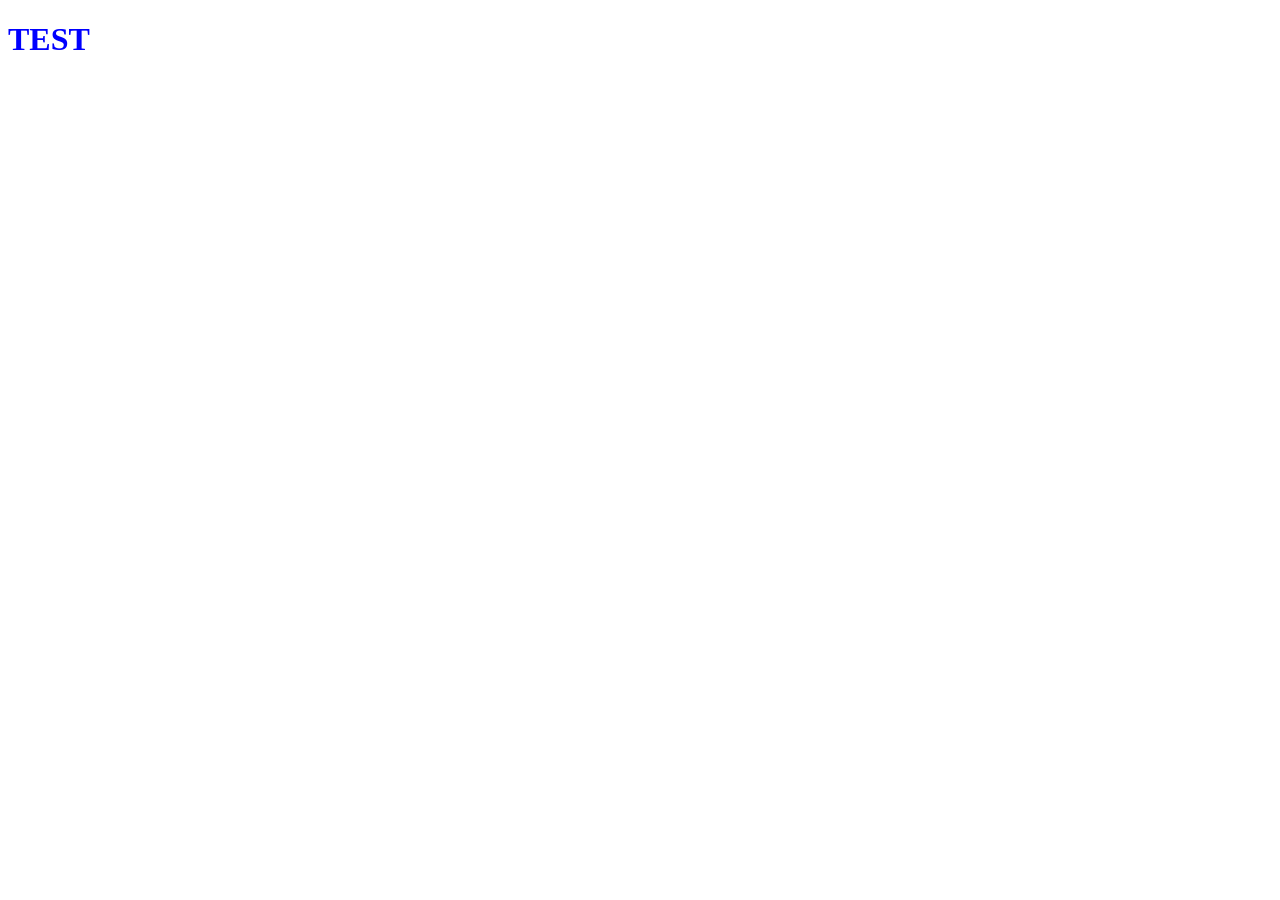
==== index.html @ e64bdea3 "test_html" ====
<!DOCTYPE html>
<html lang="en">
<head>
    <meta charset="UTF-8">
    <meta name="viewport" content="width=device-width, initial-scale=1.0">
    <title>Document</title>
    <link rel="stylesheet" href="all.css">
</head>
<body>
    <h1>TEST</h1>
</body>
</html>
---- all.css ----
h1{

    color: blue;
}
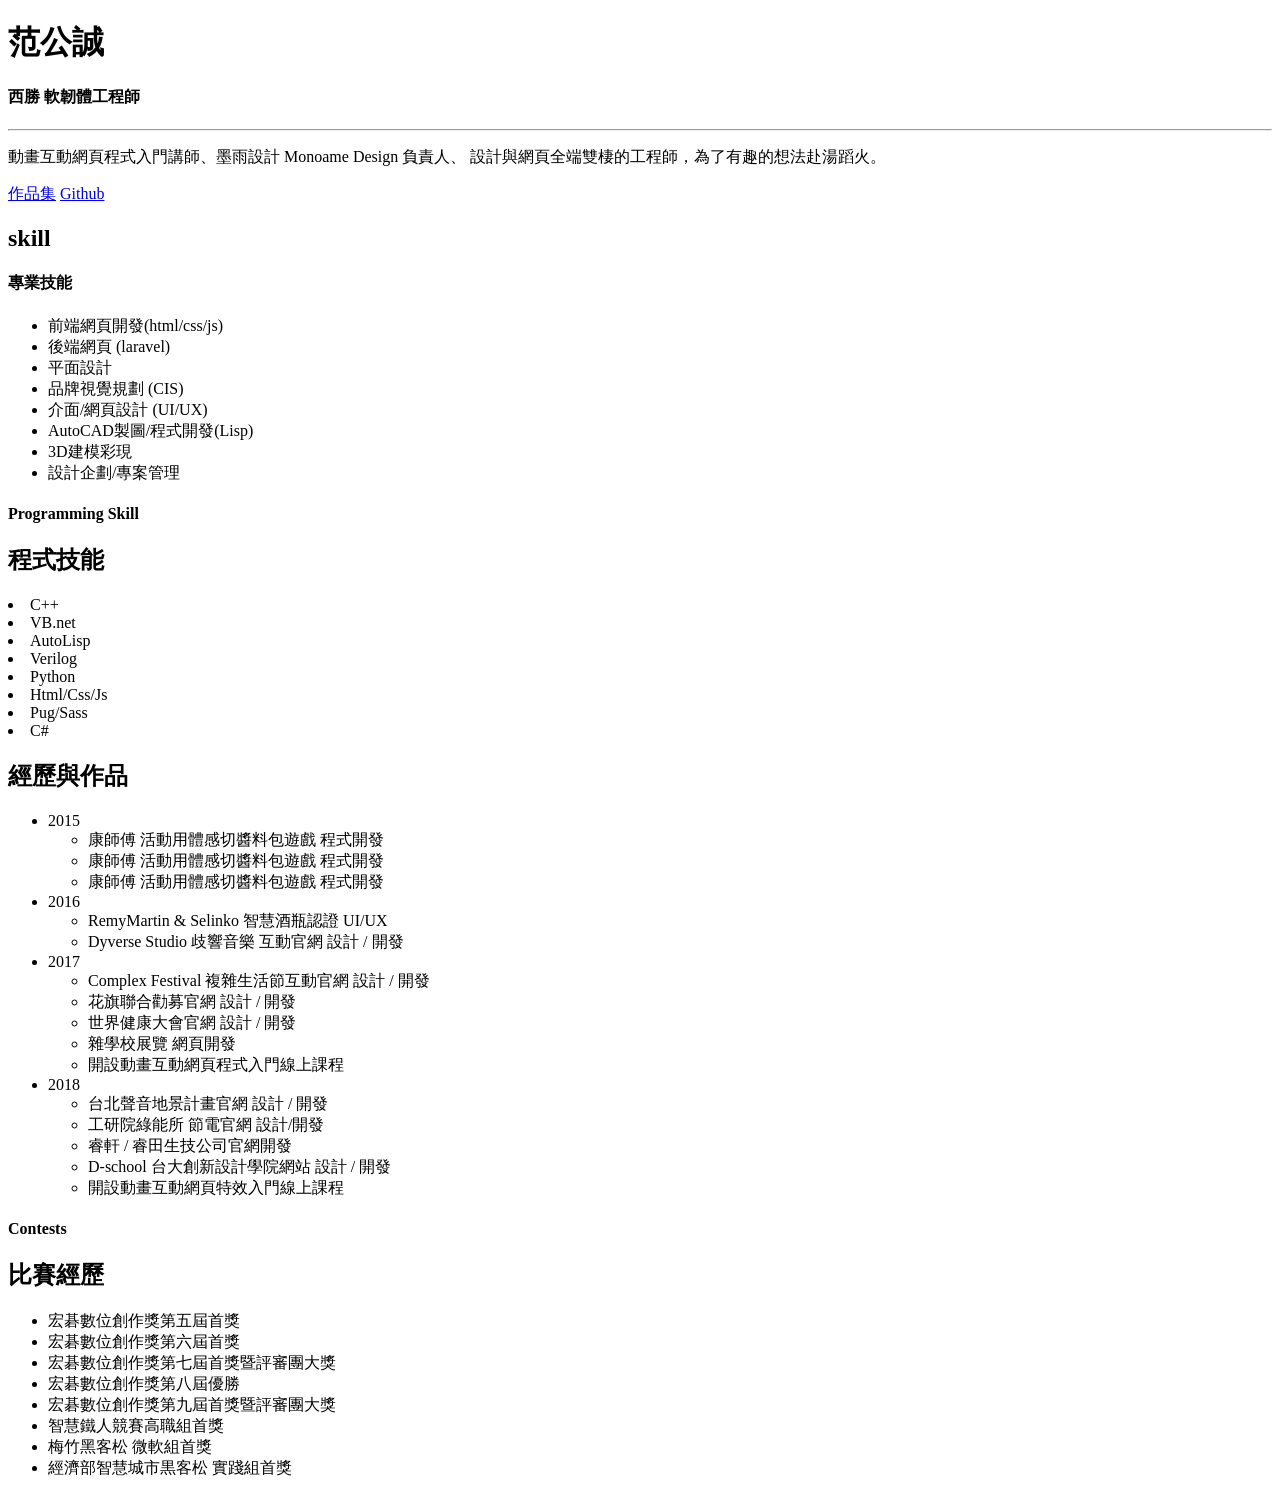
==== commit eaa41861: "自我介紹" ====
--- a/index.html
+++ b/index.html
@@ -2,11 +2,187 @@
 <html lang="en">
 <head>
     <meta charset="UTF-8">
+    <meta http-equiv="X-UA-Compatible" content="IE=edge">
     <meta name="viewport" content="width=device-width, initial-scale=1.0">
     <title>Document</title>
-    <link rel="stylesheet" href="all.css">
+    <link rel="stylesheet" type="" href="test.css">
 </head>
 <body>
-    <h1>TEST</h1>
+    <div class="resume">
+
+      <div class="left">
+        <!-- 左半邊 -->
+        <h1> 范公誠</h1> 
+       <h4>西勝 軟韌體工程師</h4>
+       <hr>
+       <p>動畫互動網頁程式入門講師、墨雨設計 Monoame Design 負責人、
+        設計與網頁全端雙棲的工程師，為了有趣的想法赴湯蹈火。</p>
+        <div class="button">
+  
+          <a class="btn fill" href="http://www.monoame.com" target="_blank">作品集</a>
+         <a class="btn" href="https://github.com/frank890417" target="_blank">Github</a> 
+         </div>
+         <div class="block"></div>
+         <h2>skill</h2>
+          <h4>專業技能</h4>
+          <ul class="listSkill">
+            <li>
+              <div class="cycle"></div>
+              前端網頁開發(html/css/js)
+            </li>
+            <li>
+              <div class="cycle"></div>
+                 後端網頁 (laravel)
+            </li>
+            <li>
+              <div class="cycle"></div>
+              平面設計
+            </li>
+            <li>
+              <div class="cycle"></div>
+              品牌視覺規劃 (CIS)
+            </li>
+            <li>
+              <div class="cycle"></div>
+              介面/網頁設計 (UI/UX)
+            </li>
+            <li>
+               <div class="cycle"></div>
+              AutoCAD製圖/程式開發(Lisp)
+            </li>
+            <li>
+             <div class="cycle"></div>
+               3D建模彩現
+              
+            </li>
+            <li>
+               <div class="cycle"></div>
+                設計企劃/專案管理
+              
+            </li>
+          </ul>
+          <div class="BLOCK">
+    
+            <h4>Programming Skill</h4>
+             <h2>程式技能</h2>
+            <u1 class="listProgram">
+              <li>C++</li>
+                <div class="bar">
+                   <div class="value p40">
+                     </div>
+              </div>
+              <li>VB.net</li>
+               <div class="bar">
+                   <div class="value p60">
+                     </div>
+              </div>
+              <li>AutoLisp</li>
+               <div class="bar">
+                   <div class="value p40">
+                     </div>
+              </div>
+              <li>Verilog</li>
+               <div class="bar">
+                   <div class="value p80">
+                     </div>
+              </div>
+              <li>Python</li>
+               <div class="bar">
+                   <div class="value p70">
+                     </div>
+              </div>
+              <li>Html/Css/Js</li>
+               <div class="bar">
+                   <div class="value p80">
+                     </div>
+              </div>
+              <li>Pug/Sass</li>
+               <div class="bar">
+                   <div class="value p60">
+                     </div>
+              </div>
+              <li>C#</li>
+               <div class="bar">
+                   <div class="value p70">
+                     </div>
+              </div>
+             </u1>
+              </div>
+
+
+
+      </div>
+      <div class="right">
+
+        <div class="decoration"></div>
+        <div class="Exprence"></div>
+        <h2>經歷與作品</h2>
+        <ul class="listExperience">
+          <li class="years">2015
+            <ul>
+            <li>康師傅 活動用體感切醬料包遊戲 程式開發</li>
+            <li>康師傅 活動用體感切醬料包遊戲 程式開發</li>
+            <li>康師傅 活動用體感切醬料包遊戲 程式開發</li>
+           </ul>
+            
+          </li>
+          <li class="years">2016
+             <ul>
+            <li>RemyMartin & Selinko 智慧酒瓶認證 UI/UX</li>
+            <li>Dyverse Studio 歧響音樂 互動官網 設計 / 開發</li>
+           </ul>
+            
+          </li>
+          <li  class="years">2017
+             <ul>
+            <li>Complex Festival 複雜生活節互動官網 設計 / 開發</li>
+            <li>花旗聯合勸募官網 設計 / 開發</li>
+            <li>世界健康大會官網 設計 / 開發</li>
+            <li>雜學校展覽 網頁開發</li>
+            <li>開設動畫互動網頁程式入門線上課程</li>
+           </ul>
+          </li>
+          <li  class="years">2018
+             <ul>
+               <li>台北聲音地景計畫官網 設計 / 開發</li>
+                <li>工研院綠能所 節電官網 設計/開發</li>
+                <li>睿軒 / 睿田生技公司官網開發</li>
+                <li>D-school 台大創新設計學院網站 設計 / 開發</li>
+                <li>開設動畫互動網頁特效入門線上課程</li>
+           </ul>
+            
+          </li>
+        </ul>
+        
+         <div class="block">
+          <h4>Contests</h4>
+          <h2>比賽經歷</h2>
+           <ul>
+            <li>宏碁數位創作獎第五屆首獎</li>
+            <li>宏碁數位創作獎第六屆首獎</li>
+            <li>宏碁數位創作獎第七屆首獎暨評審團大獎</li>
+            <li>宏碁數位創作獎第八屆優勝</li>
+            <li>宏碁數位創作獎第九屆首獎暨評審團大獎</li>
+            <li>智慧鐵人競賽高職組首獎</li>
+            <li>梅竹黑客松 微軟組首獎</li>
+            <li>經濟部智慧城市黒客松 實踐組首獎</li>
+          </ul>
+        </div>
+
+
+
+
+
+      </div>
+        </div>
+     </div>
+
+
+
+
+
+
+    </div>
+    
 </body>
 </html>
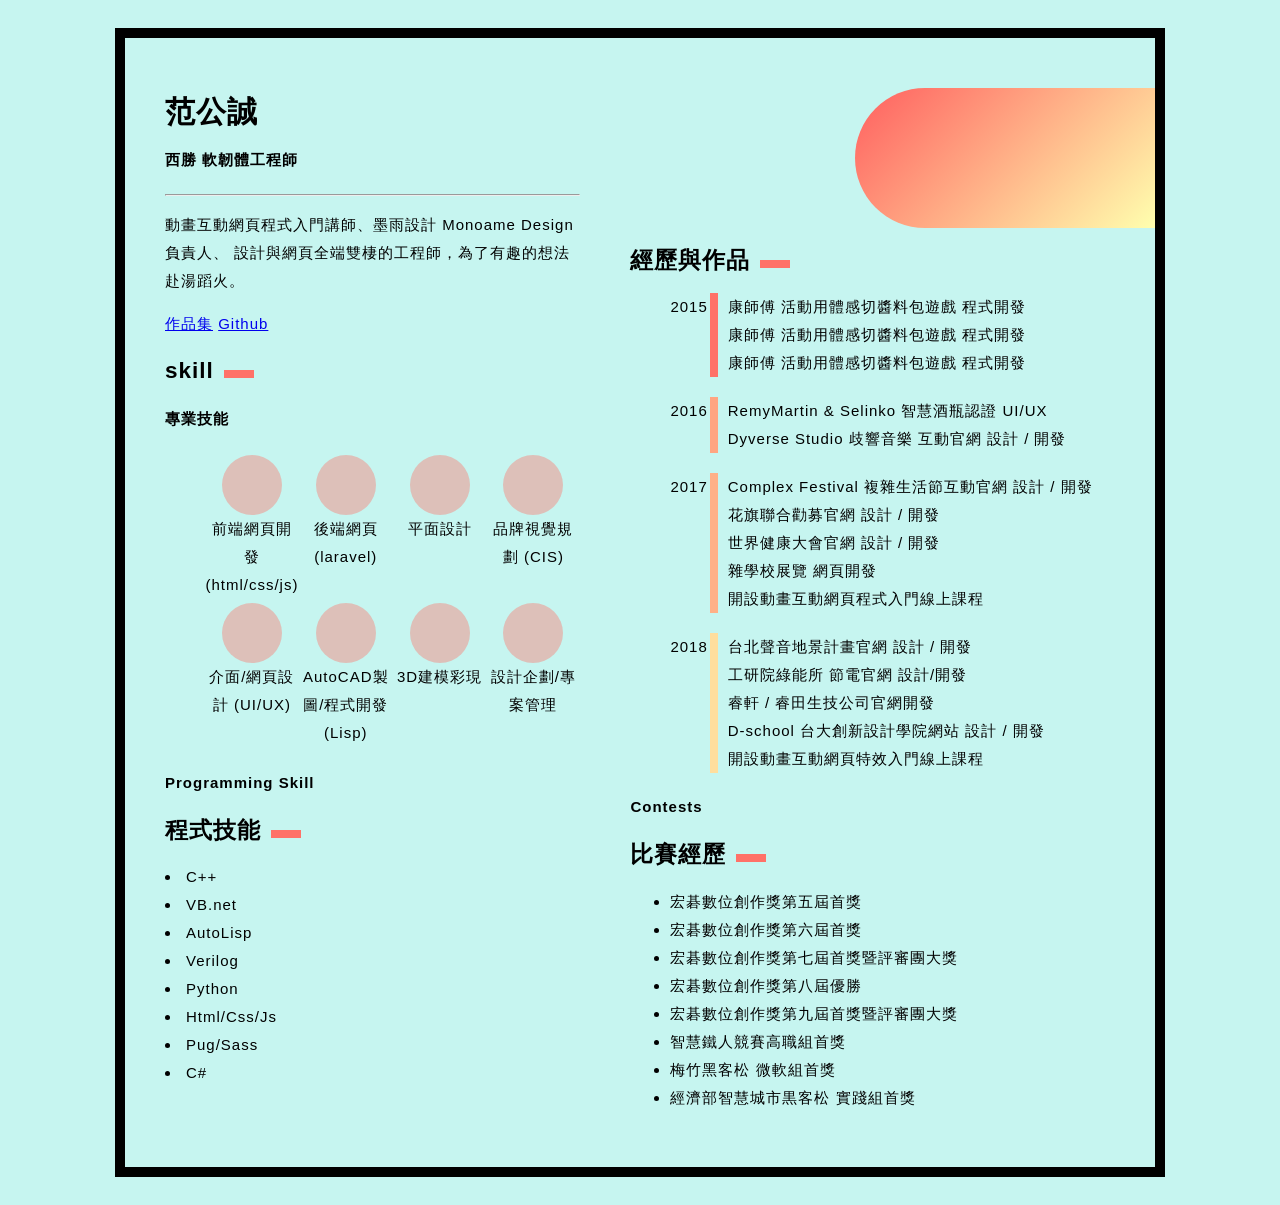
==== commit ecabeeb3: "自我介紹" ====
--- a/index.html
+++ b/index.html
@@ -5,7 +5,7 @@
     <meta http-equiv="X-UA-Compatible" content="IE=edge">
     <meta name="viewport" content="width=device-width, initial-scale=1.0">
     <title>Document</title>
-    <link rel="stylesheet" type="" href="test.css">
+    <link rel="stylesheet" type="" href="all.css">
 </head>
 <body>
     <div class="resume">
--- a/all.css
+++ b/all.css
@@ -0,0 +1,136 @@
+.resume{
+    display: flex;
+    max-width: 950px;
+    border: solid 10px rgb(0, 0, 0);
+    padding: 40px;
+    position: relative;
+  }
+  body{
+    padding: 20px;
+    display: flex;
+    justify-content: center;
+    background-color: #C6F5F0;
+    color: rgba(0,0,0,1);
+    font-size: 15px;
+    line-height: 28px;
+    letter-spacing: 1px;
+    font-family: "微軟正黑體",sans-serif;
+  }
+  .left{
+    flex: 6
+  }
+  .right{
+    flex: 7
+  }
+
+  h2::after{
+    content: "";
+    display: inline-block;
+    width: 30px;
+    height: 8px;
+    background-color: #FF7168;
+    margin-left: 10px;
+  }
+  .listSkill{
+    display: flex;
+    flex-wrap: wrap;
+    
+  }
+  .listSkill li{
+    width: 25%;
+    padding: 2px;
+    box-sizing: border-box;
+    display: flex;
+    flex-direction: column;
+    align-items: center;
+    text-align: center;
+  }
+  
+  .cycle{
+    width: 60px;
+    height: 60px;
+    background-color: #111;
+    border-radius: 50%;
+    position: relative;
+    overflow: hidden;
+    background-color: rgba(255, 113, 104,0.4);
+  }
+
+  .value{
+    height: 100%;
+    width: 60%;
+    background-color: #FF7168;
+  }
+  .value.p10{
+    width: 10%;
+  }
+    
+  .value.p20{
+    width: 20%;
+  }
+  .value.p30{
+    width: 30%;
+  }
+  .value.p40{
+    width: 40%;
+  }
+  .value.p50{
+    width: 50%;
+  }
+  .value.p60{
+    width: 60%;
+  }
+  .value.p70{
+    width: 70%;
+  }
+  .value.p80{
+    width: 80%;
+  }
+  .value.p90{
+    width: 90%;
+  }
+  
+  .value.p100{
+    width: 100%;
+  }
+  
+  .right{
+    padding-left: 50px;
+    padding-top: 150px;
+    
+  }
+
+  .decoration{
+    width: 300px;
+    height: 140px;
+    background: linear-gradient(135deg,#FF5F5F,#FFFFAE);
+    border-radius: 70px 0px 0px 70px;
+    position: absolute;
+    right: 0;
+    top: 50px;
+  }
+  .listExperience>li{
+    display: flex;
+    margin-bottom: 20px;
+     list-style: none;
+    
+  }
+  .listExperience>li:nth-child(1) ul{
+    border-color: #FF7168
+  }
+  .listExperience>li:nth-child(2) ul{
+    border-color: #FFA582
+  }
+  .listExperience>li:nth-child(3) ul{
+    border-color: #FFB087
+  }
+  .listExperience>li:nth-child(4) ul{
+    border-color: #FFDE9E
+  }
+  
+  .years ul{
+    padding-left: 10px;
+    margin-left: 2px;
+    border-left: solid 8px white;
+     list-style: none;
+  }
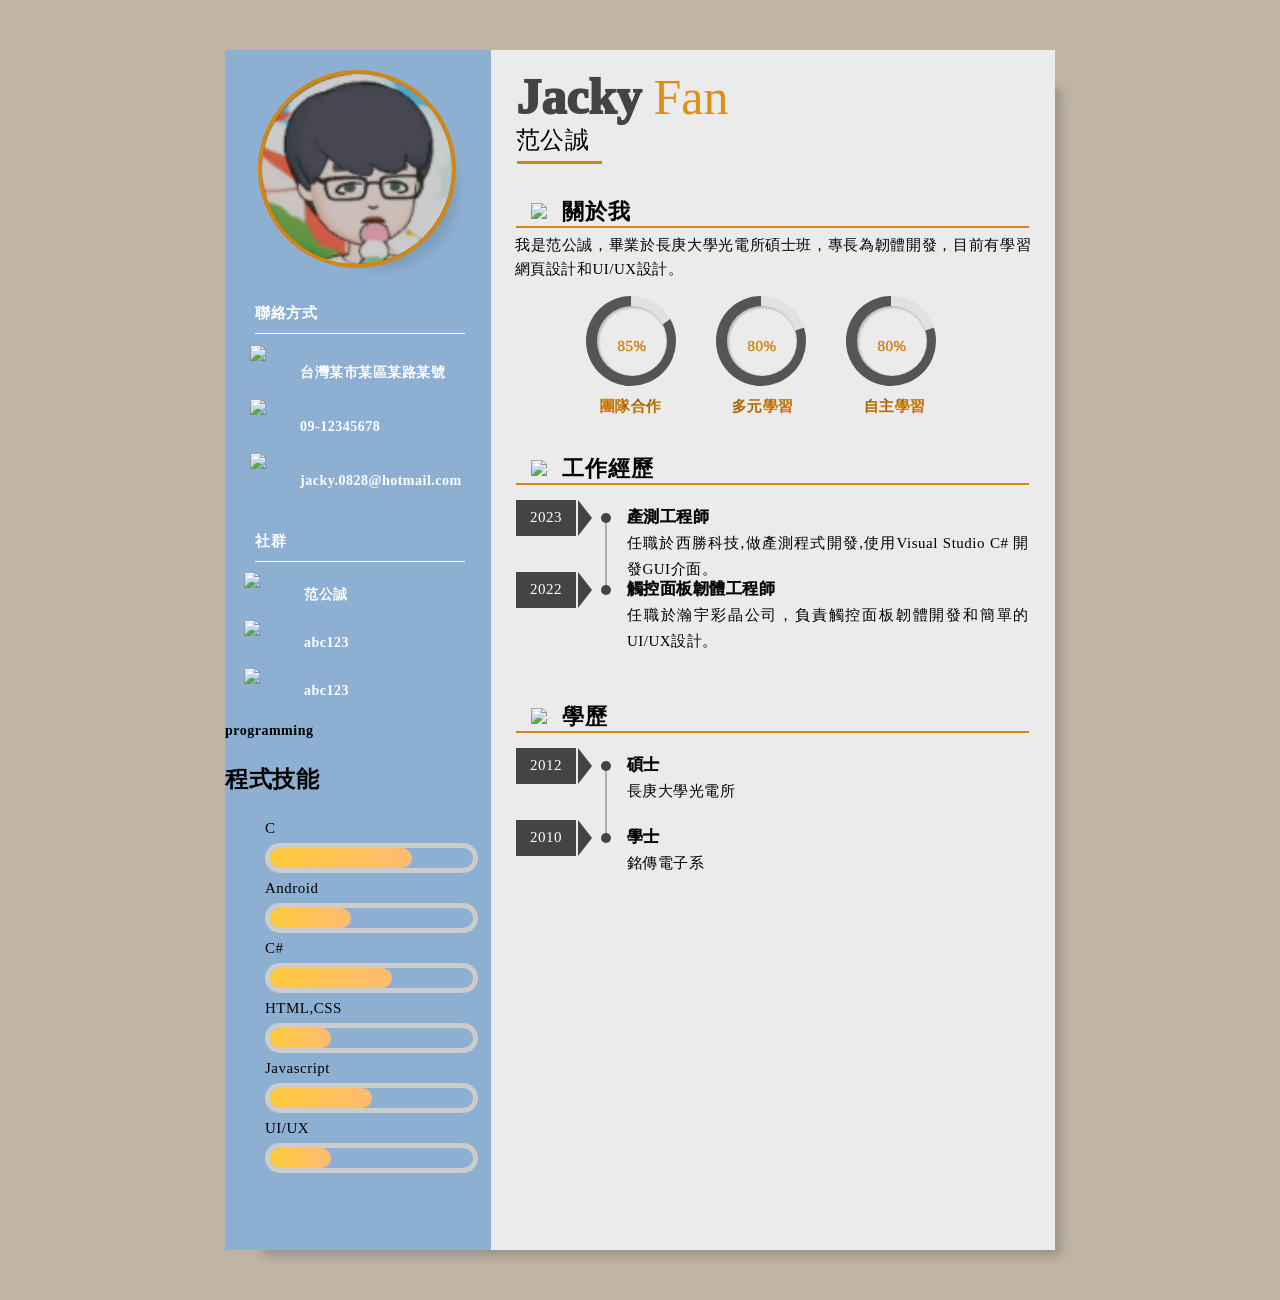
==== commit d269cc39: "111" ====
--- a/index.html
+++ b/index.html
@@ -2,187 +2,188 @@
 <html lang="en">
 <head>
     <meta charset="UTF-8">
-    <meta http-equiv="X-UA-Compatible" content="IE=edge">
     <meta name="viewport" content="width=device-width, initial-scale=1.0">
+    <link rel="stylesheet" href="my.css">
     <title>Document</title>
-    <link rel="stylesheet" type="" href="all.css">
 </head>
 <body>
-    <div class="resume">
+   
+    <div class="profile">
+        <div class="left">
+          <div class="circle-image">
+            <!-- <img src="https://img.onl/lbZBMp"> -->
+            <img src="SVG/my.png">
+          </div>
+          <div class="leftbox n1">聯絡方式
+            <div class="link-top"></div>
+            <div class="contact contact1">
+              <img src="https://img.onl/h7THcX">
+              <div class="list">台灣某市某區某路某號</div>
+            </div>
+            <div class="contact contact2">
+              <img src="https://img.onl/iGpJyI">
+              <div class="list">09-12345678</div> 
+            </div> 
+            <div class="contact contact3">
+              <img src="https://img.onl/c6qvD">
+              <div class="list">jacky.0828@hotmail.com</div> 
+            </div>   
+          </div>
+          <div class="leftbox n2">社群
+            <div class="link-top"></div>
+            <div class="social social1">
+              <img src="https://img.onl/JQVaT">
+              <div class="id">范公誠</div>
+            </div>
+            <div class="social social2">
+              <img src="https://img.onl/by2pNm">
+              <div class="id">abc123</div> 
+            </div> 
+            <div class="social social3">
+              <img src="https://img.onl/Mtt6">
+              <div class="id">abc123</div> 
+            </div>      
+          </div>       
+          <h4>programming</h4>
+          <h2>程式技能</h2>
+          <ul>
+            <li>C
+              <div class="bar">
+                <div class="C_Value">
+                </div>
+              </div>
+            </li>
+            <li>Android
 
-      <div class="left">
-        <!-- 左半邊 -->
-        <h1> 范公誠</h1> 
-       <h4>西勝 軟韌體工程師</h4>
-       <hr>
-       <p>動畫互動網頁程式入門講師、墨雨設計 Monoame Design 負責人、
-        設計與網頁全端雙棲的工程師，為了有趣的想法赴湯蹈火。</p>
-        <div class="button">
-  
-          <a class="btn fill" href="http://www.monoame.com" target="_blank">作品集</a>
-         <a class="btn" href="https://github.com/frank890417" target="_blank">Github</a> 
-         </div>
-         <div class="block"></div>
-         <h2>skill</h2>
-          <h4>專業技能</h4>
-          <ul class="listSkill">
-            <li>
-              <div class="cycle"></div>
-              前端網頁開發(html/css/js)
+              <div class="bar">
+                <div class="JAVA_Value">
+                </div>
+              </div>
             </li>
-            <li>
-              <div class="cycle"></div>
-                 後端網頁 (laravel)
+            <li>C#
+              <div class="bar">
+                <div class="Vistual">
+                </div>
+              </div>
             </li>
-            <li>
-              <div class="cycle"></div>
-              平面設計
+            <li>HTML,CSS
+              <div class="bar">
+                <div class="HTML_Value">
+                </div>
+              </div>
             </li>
-            <li>
-              <div class="cycle"></div>
-              品牌視覺規劃 (CIS)
+            <li>Javascript
+
+              <div class="bar">
+                <div class="Javascript">
+                </div>
+              </div>
             </li>
-            <li>
-              <div class="cycle"></div>
-              介面/網頁設計 (UI/UX)
-            </li>
-            <li>
-               <div class="cycle"></div>
-              AutoCAD製圖/程式開發(Lisp)
-            </li>
-            <li>
-             <div class="cycle"></div>
-               3D建模彩現
-              
-            </li>
-            <li>
-               <div class="cycle"></div>
-                設計企劃/專案管理
-              
+            <li>UI/UX
+              <div class="bar">
+                <div class="UI">
+                </div>
+              </div>
             </li>
           </ul>
-          <div class="BLOCK">
-    
-            <h4>Programming Skill</h4>
-             <h2>程式技能</h2>
-            <u1 class="listProgram">
-              <li>C++</li>
-                <div class="bar">
-                   <div class="value p40">
-                     </div>
+        </div>    
+          
+          
+          
+          <div class="right">
+           <div class="right0">
+              <div class="nametitle1">Jacky <span class="nametitle-next">Fan</span></div>
+              <div class="nametitle2">范公誠</div>
+              <div class="link1-top"></div>
+           </div>
+          
+              <div class="box1">
+                <div class="sign1">
+                  <img src="https://img.onl/EadPAo">
+                </div>
+                <div class="smalltitle">關於我</div>
               </div>
-              <li>VB.net</li>
-               <div class="bar">
-                   <div class="value p60">
-                     </div>
+              <div class="link2-top"></div>  
+              <p>我是范公誠，畢業於長庚大學光電所碩士班，專長為韌體開發，目前有學習網頁設計和UI/UX設計。</p>
+              <div class="boxpie">
+                <div class="pie pie1">
+                  <div class="square square1"></div>
+                  <div class="square square2"></div>
+                  <div class="circle">85%</div>
+                </div>       
+                <div class="pie pie2">
+                  <div class="square square3"></div>
+                  <div class="square square4"></div>
+                  <div class="circle">80%</div>
+                </div>
+                <div class="pie pie3">
+                  <div class="square square5"></div>
+                  <div class="square square6"></div>
+                  <div class="circle">80%</div>         
+                </div>    
               </div>
-              <li>AutoLisp</li>
-               <div class="bar">
-                   <div class="value p40">
-                     </div>
+              <div class="circlename">
+                <div class="cname">團隊合作</div>
+                <div class="cname">多元學習</div>
+                <div class="cname">自主學習</div>        
+              </div>  
+                    
+       
+           <div class="right2">
+              <div class="box1">
+                <div class="sign1">
+                  <img src="https://img.onl/EmsFYt">
+                </div>
+                <div class="smalltitle">工作經歷</div>
               </div>
-              <li>Verilog</li>
-               <div class="bar">
-                   <div class="value p80">
-                     </div>
+              <div class="link2-top"></div>
+              <div class="box-experience">
+                <div class="year-square">2023</div>
+                <div class="year-dot"></div>
+                <div class="experience-title">產測工程師</div>
+              <div class="experience-content">任職於西勝科技,做產測程式開發,使用Visual Studio C# 開發GUI介面。</div>
+              </div>      
+              <div class="box-experience">
+                <div class="year-square">2022</div>
+                <div class="year-dot"></div>
+                <div class="experience-title">觸控面板韌體工程師</div> 
+                <div class="experience-content">任職於瀚宇彩晶公司，負責觸控面板韌體開發和簡單的UI/UX設計。</div>
+              </div>        
+              <div class="link-left"></div>
+           </div>    
+      
+            <div class="right3">
+              <div class="box3">
+                <div class="sign1">
+                  <img src="https://img.onl/UF1jJg">
+                </div>
+                <div class="smalltitle">學歷</div>
               </div>
-              <li>Python</li>
-               <div class="bar">
-                   <div class="value p70">
-                     </div>
+              <div class="link2-top"></div>  
+              <div class="box-experience">
+                <div class="year-square">2012</div>
+                <div class="year-dot"></div>
+                <div class="experience-title">碩士</div> 
+                <div class="experience-content">長庚大學光電所</div>
               </div>
-              <li>Html/Css/Js</li>
-               <div class="bar">
-                   <div class="value p80">
-                     </div>
-              </div>
-              <li>Pug/Sass</li>
-               <div class="bar">
-                   <div class="value p60">
-                     </div>
-              </div>
-              <li>C#</li>
-               <div class="bar">
-                   <div class="value p70">
-                     </div>
-              </div>
-             </u1>
-              </div>
-
-
-
-      </div>
-      <div class="right">
-
-        <div class="decoration"></div>
-        <div class="Exprence"></div>
-        <h2>經歷與作品</h2>
-        <ul class="listExperience">
-          <li class="years">2015
-            <ul>
-            <li>康師傅 活動用體感切醬料包遊戲 程式開發</li>
-            <li>康師傅 活動用體感切醬料包遊戲 程式開發</li>
-            <li>康師傅 活動用體感切醬料包遊戲 程式開發</li>
-           </ul>
-            
-          </li>
-          <li class="years">2016
-             <ul>
-            <li>RemyMartin & Selinko 智慧酒瓶認證 UI/UX</li>
-            <li>Dyverse Studio 歧響音樂 互動官網 設計 / 開發</li>
-           </ul>
-            
-          </li>
-          <li  class="years">2017
-             <ul>
-            <li>Complex Festival 複雜生活節互動官網 設計 / 開發</li>
-            <li>花旗聯合勸募官網 設計 / 開發</li>
-            <li>世界健康大會官網 設計 / 開發</li>
-            <li>雜學校展覽 網頁開發</li>
-            <li>開設動畫互動網頁程式入門線上課程</li>
-           </ul>
-          </li>
-          <li  class="years">2018
-             <ul>
-               <li>台北聲音地景計畫官網 設計 / 開發</li>
-                <li>工研院綠能所 節電官網 設計/開發</li>
-                <li>睿軒 / 睿田生技公司官網開發</li>
-                <li>D-school 台大創新設計學院網站 設計 / 開發</li>
-                <li>開設動畫互動網頁特效入門線上課程</li>
-           </ul>
-            
-          </li>
-        </ul>
-        
-         <div class="block">
-          <h4>Contests</h4>
-          <h2>比賽經歷</h2>
-           <ul>
-            <li>宏碁數位創作獎第五屆首獎</li>
-            <li>宏碁數位創作獎第六屆首獎</li>
-            <li>宏碁數位創作獎第七屆首獎暨評審團大獎</li>
-            <li>宏碁數位創作獎第八屆優勝</li>
-            <li>宏碁數位創作獎第九屆首獎暨評審團大獎</li>
-            <li>智慧鐵人競賽高職組首獎</li>
-            <li>梅竹黑客松 微軟組首獎</li>
-            <li>經濟部智慧城市黒客松 實踐組首獎</li>
-          </ul>
+              <div class="box-experience">
+                <div class="year-square">2010</div>
+                <div class="year-dot"></div>
+                <div class="experience-title">學士</div> 
+                <div class="experience-content">銘傳電子系</div>
+              </div> 
+              <div class="link-left"></div>
+            </div>    
+       
+                
         </div>
-
-
-
-
-
-      </div>
-        </div>
-     </div>
+      </div> 
 
 
 
 
 
 
-    </div>
-    
+
 </body>
 </html>
--- a/my.css
+++ b/my.css
@@ -0,0 +1,514 @@
+@charset "UTF-8";
+* {
+  /*   border:solid 1px black; */
+  font-family: 軟正黑體;
+  position: relative;
+  list-style-type: none;
+}
+
+html, body {
+  padding: 0px;
+  margin: 0px;
+}
+
+.year-square::before {
+  content: "";
+  position: absolute;
+  margin-top: 0px;
+  margin-left: 48px;
+  width: 0;
+  height: 0;
+  border: 25px solid;
+  border-width: 18px 0 18px 14px;
+  border-color: transparent transparent transparent #444446;
+  color: #fff;
+}
+
+body {
+  background-color: #C0B5A5;
+  box-sizing: border-box;
+}
+
+.profile {
+  width: 830px;
+  height: 1200px;
+  margin-left: auto;
+  margin-right: auto;
+  margin-top: 50px;
+  margin-bottom: 50px;
+  box-shadow: 22px 22px 10px -16px rgba(0, 0, 0, 0.2);
+  font-size: 15px;
+  line-height: 30px;
+  letter-spacing: 0.5px;
+  box-sizing: border-box;
+  display: flex;
+  justify-content: space-between;
+  flex-direction: row;
+}
+
+.left, .right {
+  display: inline-block;
+  /* float:left; */
+}
+
+.left {
+  /* height：1200px;  */
+  width: 33%;
+  background-color: #8db0d2;
+}
+
+.circle-image {
+  width: 190px;
+  height: 190px;
+  margin-left: 33px;
+  margin-top: 20px;
+  overflow: hidden;
+  background: #444446;
+  border-radius: 50%;
+  border: solid 4px #D18616;
+  box-shadow: 22px 22px 10px -20px rgba(0, 0, 0, 0.1);
+}
+
+.circle-image img {
+  width: 202px;
+  margin-left: -2px;
+  margin-top: 0px;
+  -o-object-fit: cover;
+     object-fit: cover;
+}
+
+.leftbox {
+  margin-left: 30px;
+  margin-top: 30px;
+  font-weight: 600;
+  color: white;
+}
+
+.link-top {
+  width: 89%;
+  margin-top: 5px;
+  border-top: solid #FFFFFF 1px;
+}
+
+.left h4 {
+  font-size: 14px;
+  margin-top: 10px;
+}
+
+.left p {
+  font-size: 13px;
+  font-weight: 500;
+  line-height: 10px;
+  padding-right: 28px;
+  text-align: justify;
+}
+
+.contact {
+  display: flex;
+  padding-top: 0px;
+  padding-left: 0px;
+  flex-direction: row;
+  justify-content: flex-start;
+}
+
+.contact img {
+  width: 45px;
+  margin-left: -5px;
+  padding-top: 11px;
+}
+
+.list {
+  font-size: 14px;
+  margin-left: 5px;
+  padding-top: 24px;
+}
+
+.social {
+  display: flex;
+  padding-top: 0px;
+  padding-left: 0px;
+  flex-direction: row;
+  justify-content: flex-start;
+}
+
+.social img {
+  width: 55px;
+  margin-left: -11px;
+  padding-top: 10px;
+}
+
+.id {
+  font-size: 14px;
+  margin-left: 5px;
+  padding-top: 18px;
+}
+
+.abilitybox {
+  margin-left: 0px;
+  padding: 1px;
+}
+
+.abilityname {
+  font-size: 14px;
+  width: 26%;
+  margin: 9px;
+  margin-left: -1px;
+}
+
+.ability {
+  width: 55%;
+  height: 4px;
+  border: solid 1.4px #E7E7E7;
+  margin: 20px;
+  margin-left: 5px;
+  padding: 1px;
+}
+
+.bar {
+  border: solid 5px #ccc;
+  width: 90%;
+  height: 20px;
+  border-radius: 20px;
+}
+.bar .C_Value {
+  width: 70%;
+  height: 20px;
+  border-radius: 20px;
+  background-image: linear-gradient(90deg, #FFCA3A, #FFBB73);
+}
+.bar .JAVA_Value {
+  width: 40%;
+  height: 20px;
+  border-radius: 20px;
+  background-image: linear-gradient(90deg, #FFCA3A, #FFBB73);
+}
+.bar .Vistual {
+  width: 60%;
+  height: 20px;
+  border-radius: 20px;
+  background-image: linear-gradient(90deg, #FFCA3A, #FFBB73);
+}
+.bar .HTML_Value {
+  width: 30%;
+  height: 20px;
+  border-radius: 20px;
+  background-image: linear-gradient(90deg, #FFCA3A, #FFBB73);
+}
+.bar .Javascript {
+  width: 50%;
+  height: 20px;
+  border-radius: 20px;
+  background-image: linear-gradient(90deg, #FFCA3A, #FFBB73);
+}
+.bar .UI {
+  width: 30%;
+  height: 20px;
+  border-radius: 20px;
+  background-image: linear-gradient(90deg, #FFCA3A, #FFBB73);
+}
+
+.right {
+  /* height： 1200px;  */
+  width: 70%;
+  background-color: #ebebeb;
+}
+
+.nametitle1 {
+  font-size: 50px;
+  font-weight: 1000;
+  color: #444446;
+  letter-spacing: 0px;
+  line-height: 15px;
+  margin-left: 25px;
+  margin-top: 40px;
+}
+.nametitle1 .nametitle-next {
+  font-size: 50px;
+  font-weight: 500;
+  color: #DD8E17;
+  letter-spacing: 0px;
+  line-height: 15px;
+}
+
+.nametitle2 {
+  font-size: 24px;
+  margin-left: 25px;
+  margin-top: 20px;
+}
+
+.link1-top {
+  width: 15%;
+  margin-top: 6px;
+  margin-left: 26px;
+  border-top: solid #D18616 3px;
+}
+
+.link2-top {
+  width: 91%;
+  margin-top: -3px;
+  margin-left: 25px;
+  border-top: solid #D18616 2.5px;
+}
+
+p {
+  margin-top: 5px;
+  padding-left: 24px;
+  padding-right: 24px;
+  line-height: 24px;
+  text-align: justify;
+}
+
+.box1 {
+  display: flex;
+  padding-top: 30px;
+  padding-left: 25px;
+  flex-direction: row;
+  justify-content: flex-start;
+  font-size: 22px;
+  font-weight: 1000;
+  margin-left: 15px;
+  letter-spacing: 1px;
+  line-height: 35px;
+}
+.box1 .sign1 img {
+  width: 35px;
+  margin-left: 0px;
+  margin-top: 0px;
+}
+
+.right2 .year-square {
+  background-color: #444446;
+  text-align: center;
+  line-height: 35px;
+  width: 60px;
+  height: 36px;
+  margin-left: 20px;
+  margin-top: 10px;
+  color: #fff;
+}
+.right2 .year-dot {
+  position: absolute;
+  width: 10px;
+  height: 10px;
+  margin-left: 105px;
+  margin-top: 23px;
+  background-color: #444446;
+  border-radius: 50%;
+  z-index: 100;
+}
+.right2 .year-square::before {
+  content: "";
+  position: absolute;
+  margin-top: 0px;
+  margin-left: 48px;
+  width: 0;
+  height: 0;
+  border: 25px solid;
+  border-width: 18px 0 18px 14px;
+  border-color: transparent transparent transparent #444446;
+  color: #fff;
+}
+.right2 .box-experience {
+  display: flex;
+  padding: 5px;
+  padding-bottom: 21px;
+  margin-left: 0px;
+  justify-content: flex-start;
+  position: relative;
+}
+.right2 .experience-title {
+  position: absolute;
+  font-size: 16px;
+  margin-left: 131px;
+  margin-top: 12px;
+  font-weight: 1000;
+  -webkit-text-stroke: 0.3px;
+}
+.right2 .experience-content {
+  position: absolute;
+  margin-left: 131px;
+  padding-right: 26px;
+  line-height: 26px;
+  text-align: justify;
+  margin-top: 40px;
+}
+
+.boxpie {
+  display: flex;
+  padding-top: 0px;
+  padding-left: 55px;
+  flex-direction: row;
+  justify-content: flex-start;
+}
+
+.pie {
+  width: 90px;
+  height: 90px;
+  border-radius: 50%;
+  background-color: #E1E1E1;
+  margin-left: 40px;
+  overflow: hidden;
+}
+
+.square {
+  width: 90px;
+  height: 90px;
+  background-color: #555555;
+  position: absolute;
+  margin-left: -45px;
+  margin-top: 0px;
+}
+
+.square2 {
+  transform: rotate(54deg);
+  margin-left: 40px;
+  margin-top: 33px;
+}
+
+.square4 {
+  transform: rotate(72deg);
+  margin-left: 40px;
+  margin-top: 35px;
+}
+
+.square6 {
+  transform: rotate(72deg);
+  margin-left: 40px;
+  margin-top: 35px;
+}
+
+.circle {
+  width: 70px;
+  height: 70px;
+  border-radius: 50%;
+  background-color: #ebebeb;
+  margin-left: 11px;
+  margin-top: 10px;
+  text-align: center;
+  color: #D18616;
+  -webkit-text-stroke: 0.5px #D18616;
+  line-height: 80px;
+  box-shadow: inset 1px 1px 2px 1px rgba(0, 0, 0, 0.2);
+}
+
+.circlename {
+  display: flex;
+  position: relative;
+  margin-top: 5px;
+  margin-left: 39px;
+  flex-direction: row;
+}
+
+.cname {
+  margin-left: 70px;
+  -webkit-text-stroke: 0.8px #D18616;
+}
+
+.link-left {
+  height: 70px;
+  margin-left: 114px;
+  margin-top: -110px;
+  border-right: solid #ADADAD 2px;
+  position: absolute;
+  z-index: 10;
+}
+
+.smalltitle {
+  font-size: 22px;
+  font-weight: 1000;
+  margin-left: 15px;
+  letter-spacing: 1px;
+  line-height: 35px;
+}
+
+.right3 {
+  position: relative;
+  margin-top: 40px;
+}
+.right3 .box3 {
+  display: flex;
+  padding-top: 30px;
+  padding-left: 25px;
+  flex-direction: row;
+  justify-content: flex-start;
+  font-size: 22px;
+  font-weight: 1000;
+  margin-left: 15px;
+  letter-spacing: 1px;
+  line-height: 35px;
+}
+.right3 .box3 .sign1 img {
+  width: 35px;
+  margin-left: 0px;
+  margin-top: 0px;
+}
+.right3 .link2-top {
+  width: 91%;
+  margin-top: -3px;
+  margin-left: 25px;
+  border-top: solid #D18616 2.5px;
+}
+.right3 .box-experience {
+  display: flex;
+  padding: 5px;
+  padding-bottom: 21px;
+  margin-left: 0px;
+  justify-content: flex-start;
+  position: relative;
+}
+.right3 .year-square {
+  background-color: #444446;
+  text-align: center;
+  line-height: 35px;
+  width: 60px;
+  height: 36px;
+  margin-left: 20px;
+  margin-top: 10px;
+  color: #fff;
+}
+.right3 .year-dot {
+  position: absolute;
+  width: 10px;
+  height: 10px;
+  margin-left: 105px;
+  margin-top: 23px;
+  background-color: #444446;
+  border-radius: 50%;
+  z-index: 100;
+}
+.right3 .year-square::before {
+  content: "";
+  position: absolute;
+  margin-top: 0px;
+  margin-left: 48px;
+  width: 0;
+  height: 0;
+  border: 25px solid;
+  border-width: 18px 0 18px 14px;
+  border-color: transparent transparent transparent #444446;
+  color: #fff;
+}
+.right3 .box-experience {
+  display: flex;
+  padding: 5px;
+  padding-bottom: 21px;
+  margin-left: 0px;
+  justify-content: flex-start;
+  position: relative;
+}
+.right3 .experience-title {
+  position: absolute;
+  font-size: 16px;
+  margin-left: 131px;
+  margin-top: 12px;
+  font-weight: 1000;
+  -webkit-text-stroke: 0.3px;
+}
+.right3 .experience-content {
+  position: absolute;
+  margin-left: 131px;
+  padding-right: 26px;
+  line-height: 26px;
+  text-align: justify;
+  margin-top: 40px;
+}/*# sourceMappingURL=my.css.map *//
